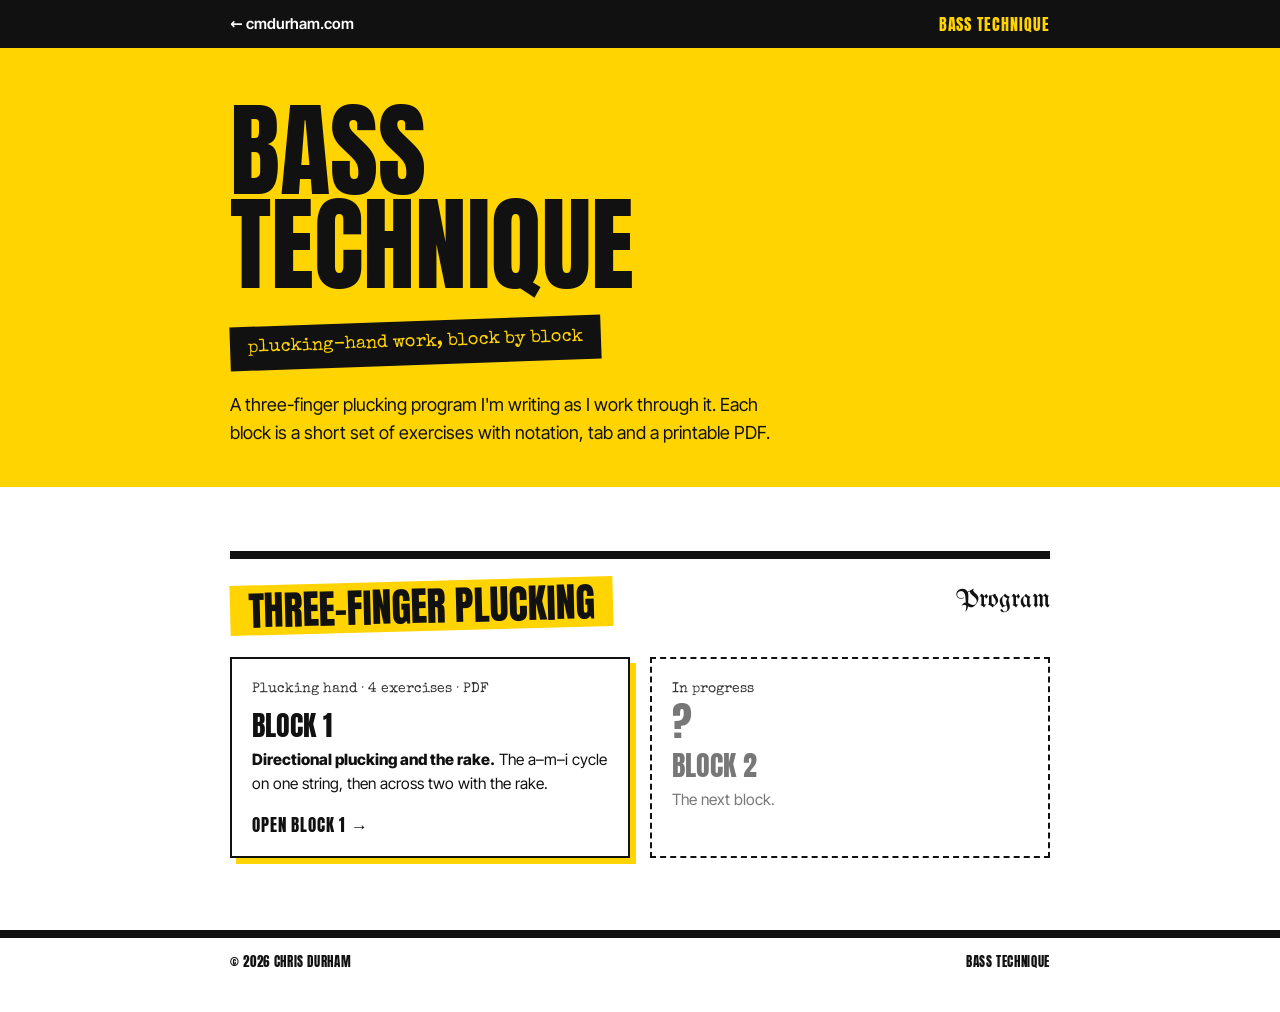
==== index.html @ 42a3890d "Block 1: three-finger plucking program Bass technique section for cmdurham.com/bass-technique/: sect" ====
<!DOCTYPE html>
<html lang="en">
<head>
<meta charset="UTF-8">
<meta name="viewport" content="width=device-width, initial-scale=1.0">
<title>Bass Technique · cmdurham.com</title>
<meta name="description" content="Bass technique work by Chris Durham: a three-finger plucking program, block by block, with notation, tab and printable PDFs.">
<link rel="stylesheet" href="style.css">
<link rel="icon" href="data:image/svg+xml,<svg xmlns='http://www.w3.org/2000/svg' viewBox='0 0 100 100'><rect width='100' height='100' fill='%23FFD400'/><text x='50' y='70' font-size='56' text-anchor='middle' font-family='sans-serif' font-weight='bold' fill='%23111'>CD</text></svg>">
</head>
<body>
<header class="topbar"><div class="wrap">
<a class="home" href="/">&larr; cmdurham.com</a>
<a class="sect" href="">Bass Technique</a>
</div></header>
<section class="hero small"><div class="wrap">
<h1>Bass<br>Technique</h1>
<div class="tape">plucking-hand work, block by block</div>
<p class="lede">A three-finger plucking program I'm writing as I work through it. Each block is a short set of
exercises with notation, tab and a printable PDF.</p>
<div class="hero-end"></div></div></section>
<main class="wrap">
<section class="sec"><div class="sec-hd"><h2 class="label">Three-Finger Plucking</h2><div class="g">Program</div></div>
<div class="cards">
<a class="card live" href="three-finger-plucking/block-1/">
<div class="meta">Plucking hand &middot; 4 exercises &middot; PDF</div>
<h3>Block 1</h3>
<p><b>Directional plucking and the rake.</b> The a&ndash;m&ndash;i cycle on one string, then across two with the rake.</p>
<span class="cta">Open Block 1 &rarr;</span></a><div class="card lab"><div class="meta">In progress</div><div class="q">?</div>
<h3>Block 2</h3><p>The next block.</p></div>
</div></section>
</main>
<footer class="site-foot"><div class="wrap"><span>&copy; 2026 Chris Durham</span><span>Bass Technique</span></div></footer>
</body>
</html>
---- style.css ----
/* ========================================================================
   Bass Technique — cmdurham.com/bass-technique/
   Style C: signature yellow, Anton display, typewriter labels, one
   blackletter accent. Notation is never styled beyond its own SVG.
   All paths are relative so the site works under any base path.
   ======================================================================== */

@font-face { font-family: 'Anton'; src: url('fonts/anton-latin-400-normal.woff2') format('woff2'); font-weight: 400; font-display: swap; }
@font-face { font-family: 'Special Elite'; src: url('fonts/special-elite-latin-400-normal.woff2') format('woff2'); font-weight: 400; font-display: swap; }
@font-face { font-family: 'UnifrakturMaguntia'; src: url('fonts/unifrakturmaguntia-latin-400-normal.woff2') format('woff2'); font-weight: 400; font-display: swap; }
@font-face { font-family: 'Inter Tight'; src: url('fonts/inter-tight-latin-400-normal.woff2') format('woff2'); font-weight: 400; font-display: swap; }
@font-face { font-family: 'Inter Tight'; src: url('fonts/inter-tight-latin-600-normal.woff2') format('woff2'); font-weight: 600; font-display: swap; }
@font-face { font-family: 'Inter Tight'; src: url('fonts/inter-tight-latin-800-normal.woff2') format('woff2'); font-weight: 800; font-display: swap; }
/* notation text (finger letters, fret numbers, tempo) */
@font-face { font-family: 'Barlow'; src: url('fonts/barlow-latin-400-normal.woff2') format('woff2'); font-weight: 400; font-display: swap; }
@font-face { font-family: 'Barlow'; src: url('fonts/barlow-latin-700-normal.woff2') format('woff2'); font-weight: 700; font-display: swap; }

:root { --y: #FFD400; --ink: #111; --paper: #fff; --muted: #555; color-scheme: light; }
* { box-sizing: border-box; }
html { -webkit-text-size-adjust: 100%; scroll-behavior: smooth; }
body { margin: 0; background: var(--paper); color: var(--ink); font: 400 17px/1.55 'Inter Tight', system-ui, sans-serif; }
a { color: inherit; }
.wrap { max-width: 860px; margin: 0 auto; padding: 0 20px; }

/* ---------- top bar ---------- */
.topbar { background: var(--ink); color: var(--y); }
.topbar .wrap { display: flex; align-items: center; justify-content: space-between; height: 48px; gap: 16px; }
.topbar a { text-decoration: none; }
.topbar .home { font-weight: 600; font-size: 15px; color: #fff; }
.topbar .home:hover { color: var(--y); }
.topbar .sect { font-family: 'Anton'; text-transform: uppercase; letter-spacing: .06em; font-size: 16px; }
.crumbs { font-family: 'Special Elite'; font-size: 14px; margin: 18px 0 0; }
.crumbs a { text-decoration: none; border-bottom: 2px solid var(--ink); }

/* ---------- footer ---------- */
.site-foot { border-top: 8px solid var(--ink); margin-top: 72px; padding: 14px 0 40px; font-family: 'Anton';
             text-transform: uppercase; letter-spacing: .05em; font-size: 13px; }
.site-foot .wrap { display: flex; justify-content: space-between; flex-wrap: wrap; gap: 8px; }

/* ---------- hero ---------- */
.hero { background: var(--y); padding: 40px 0 0; }
.hero h1 { font-family: 'Anton'; font-weight: 400; text-transform: uppercase; font-size: clamp(64px, 13vw, 128px); line-height: .9; margin: 16px 0 0; }
.hero.small h1 { font-size: clamp(56px, 11vw, 104px); }
.goth { font-family: 'UnifrakturMaguntia'; font-size: clamp(36px, 7vw, 58px); line-height: 1; margin-top: 6px; }
.tape { display: inline-block; background: var(--ink); color: var(--y); font-family: 'Special Elite'; font-size: clamp(14px, 2.4vw, 18px);
        padding: 8px 18px; transform: rotate(-2deg); margin: 30px 0 0; }
.dl { display: inline-flex; align-items: center; gap: 10px; background: var(--ink); color: var(--y); text-decoration: none; font-family: 'Anton';
      text-transform: uppercase; letter-spacing: .05em; font-size: 17px; padding: 12px 20px; margin: 28px 0 0; }
.dl:hover { background: #000; color: #fff; }
.dl small { font-family: 'Inter Tight'; font-weight: 400; font-size: 13px; letter-spacing: 0; text-transform: none; opacity: .8; }
.hero .lede { max-width: 56ch; margin: 26px 0 0; font-size: 18px; }
.hero-end { height: 40px; }

/* contents grid (A's cover footer) */
.toc { border-top: 8px solid var(--ink); margin-top: 44px; padding: 14px 0 26px; display: grid; grid-template-columns: 1fr 1fr auto; gap: 4px 28px; font-size: 15px; }
.toc ol { list-style: none; margin: 0; padding: 0; display: contents; }
.toc a { text-decoration: none; display: block; }
.toc a:hover { text-decoration: underline; }
.toc b { font-family: 'Anton'; font-weight: 400; margin-right: 8px; }
.toc .legend-inline { font-family: 'Special Elite'; font-size: 14px; line-height: 1.5; grid-row: 1 / span 2; grid-column: 3; }
@media (max-width: 640px) {
  .toc { grid-template-columns: 1fr; }
  .toc .legend-inline { grid-row: auto; grid-column: auto; margin-top: 8px; }
}

/* ---------- sections ---------- */
.sec { border-top: 8px solid var(--ink); margin-top: 64px; padding-top: 22px; scroll-margin-top: 16px; }
.sec-hd { display: flex; justify-content: space-between; align-items: flex-start; gap: 16px; }
.label { display: inline-block; background: var(--y); font-family: 'Anton'; font-weight: 400; text-transform: uppercase;
         font-size: clamp(30px, 5vw, 40px); line-height: 1.15; padding: 2px 18px; transform: rotate(-1.5deg); margin: 0; }
.sec-hd .g { font-family: 'UnifrakturMaguntia'; font-size: 26px; white-space: nowrap; }
.sec p { max-width: 68ch; }
.intro { margin: 22px 0 26px; }
.pima { border: 2px solid var(--ink); padding: 10px 16px; font-family: 'Special Elite'; font-size: 15px; margin-top: 22px; }
.pima b { font-family: 'Anton'; font-weight: 400; letter-spacing: .05em; margin-right: 10px; }

/* ---------- variations + notation ---------- */
.var { margin: 30px 0 0; }
.var-hd { display: flex; justify-content: space-between; align-items: flex-end; gap: 16px; margin-bottom: 6px; }
.var h3 { font-family: 'Special Elite'; font-weight: 400; font-size: 18px; margin: 0; }
.legend { font-family: 'Special Elite'; font-size: 14px; line-height: 1.45; border: 2px solid var(--ink); padding: 4px 12px;
          text-align: center; white-space: nowrap; flex: none; }
.score { overflow-x: auto; -webkit-overflow-scrolling: touch; }
.score svg { display: block; width: 100%; min-width: 640px; height: auto; color: var(--ink); }
.score-hint { display: none; font-size: 13px; color: var(--muted); margin: 4px 0 0; }
@media (max-width: 680px) { .score-hint { display: block; } }

/* ---------- index cards ---------- */
.cards { display: grid; grid-template-columns: repeat(auto-fill, minmax(280px, 1fr)); gap: 20px; margin-top: 26px; }
.card { border: 2px solid var(--ink); padding: 20px 20px 18px; display: flex; flex-direction: column; text-decoration: none; }
.card.live { box-shadow: 6px 6px 0 var(--y); transition: box-shadow .15s ease; }
.card.live:hover { box-shadow: 6px 6px 0 var(--ink); }
.card .meta { font-family: 'Special Elite'; font-size: 14px; color: #333; }
.card h3 { font-family: 'Anton'; font-weight: 400; text-transform: uppercase; font-size: 28px; line-height: 1.05; margin: 10px 0 8px; }
.card p { margin: 0 0 16px; font-size: 15.5px; }
.card .cta { margin-top: auto; font-family: 'Anton'; text-transform: uppercase; letter-spacing: .05em; }
.card.lab { border-style: dashed; color: #777; }
.card.lab .q { font-family: 'Anton'; font-size: 40px; line-height: 1; }

@media print {
  .topbar, .dl, .score-hint, .site-foot { display: none; }
  .hero { background: none; }
  .score svg { min-width: 0; }
  .sec { break-inside: avoid-page; }
}
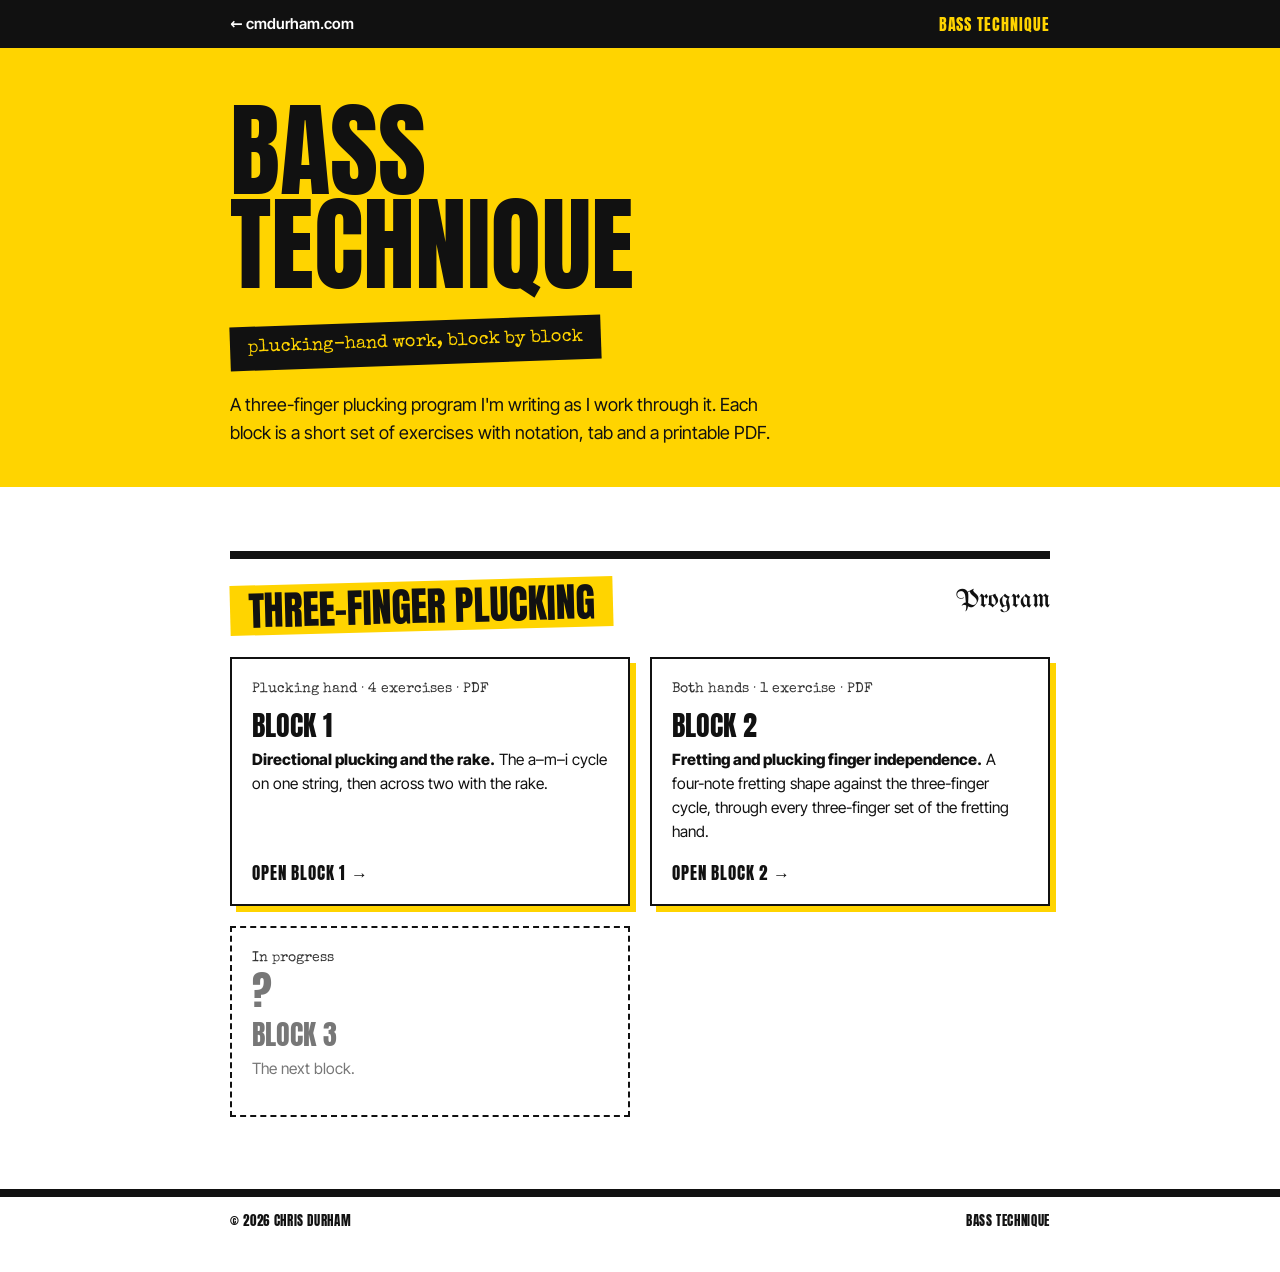
==== commit dd75c69c: "Block 2: fretting and plucking finger independence Tools: fretted-note spec (pattern of string/fret " ====
--- a/index.html
+++ b/index.html
@@ -26,8 +26,12 @@
 <div class="meta">Plucking hand &middot; 4 exercises &middot; PDF</div>
 <h3>Block 1</h3>
 <p><b>Directional plucking and the rake.</b> The a&ndash;m&ndash;i cycle on one string, then across two with the rake.</p>
-<span class="cta">Open Block 1 &rarr;</span></a><div class="card lab"><div class="meta">In progress</div><div class="q">?</div>
-<h3>Block 2</h3><p>The next block.</p></div>
+<span class="cta">Open Block 1 &rarr;</span></a><a class="card live" href="three-finger-plucking/block-2/">
+<div class="meta">Both hands &middot; 1 exercise &middot; PDF</div>
+<h3>Block 2</h3>
+<p><b>Fretting and plucking finger independence.</b> A four-note fretting shape against the three-finger cycle, through every three-finger set of the fretting hand.</p>
+<span class="cta">Open Block 2 &rarr;</span></a><div class="card lab"><div class="meta">In progress</div><div class="q">?</div>
+<h3>Block 3</h3><p>The next block.</p></div>
 </div></section>
 </main>
 <footer class="site-foot"><div class="wrap"><span>&copy; 2026 Chris Durham</span><span>Bass Technique</span></div></footer>
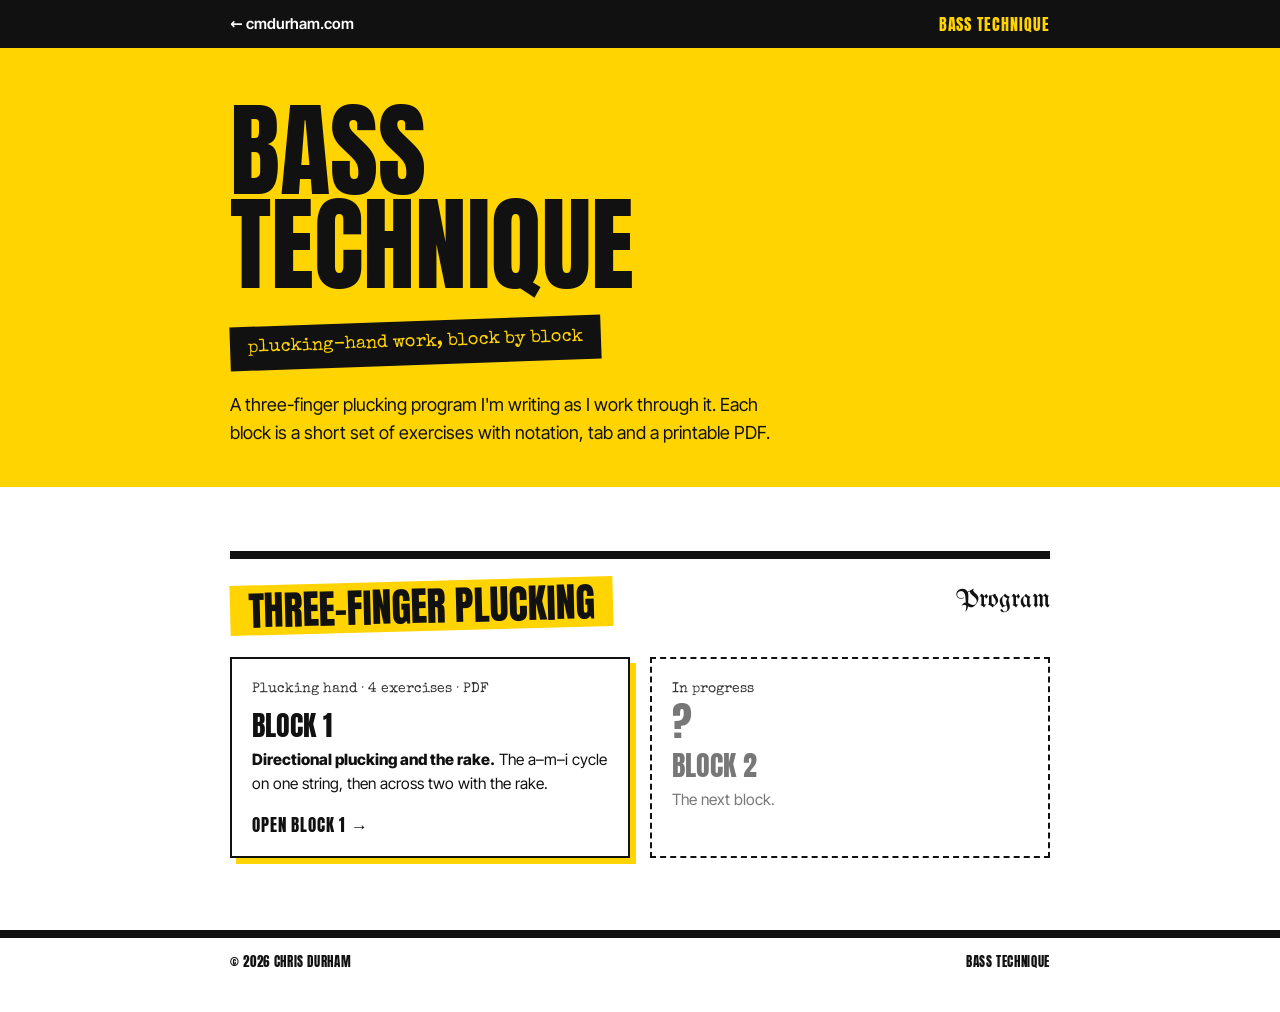
==== commit 424db4be: "Drafts: keep work-in-progress blocks off the public site DRAFT = True in a block file skips it in th" ====
--- a/index.html
+++ b/index.html
@@ -26,12 +26,8 @@
 <div class="meta">Plucking hand &middot; 4 exercises &middot; PDF</div>
 <h3>Block 1</h3>
 <p><b>Directional plucking and the rake.</b> The a&ndash;m&ndash;i cycle on one string, then across two with the rake.</p>
-<span class="cta">Open Block 1 &rarr;</span></a><a class="card live" href="three-finger-plucking/block-2/">
-<div class="meta">Both hands &middot; 1 exercise &middot; PDF</div>
-<h3>Block 2</h3>
-<p><b>Fretting and plucking finger independence.</b> A four-note fretting shape against the three-finger cycle, through every three-finger set of the fretting hand.</p>
-<span class="cta">Open Block 2 &rarr;</span></a><div class="card lab"><div class="meta">In progress</div><div class="q">?</div>
-<h3>Block 3</h3><p>The next block.</p></div>
+<span class="cta">Open Block 1 &rarr;</span></a><div class="card lab"><div class="meta">In progress</div><div class="q">?</div>
+<h3>Block 2</h3><p>The next block.</p></div>
 </div></section>
 </main>
 <footer class="site-foot"><div class="wrap"><span>&copy; 2026 Chris Durham</span><span>Bass Technique</span></div></footer>
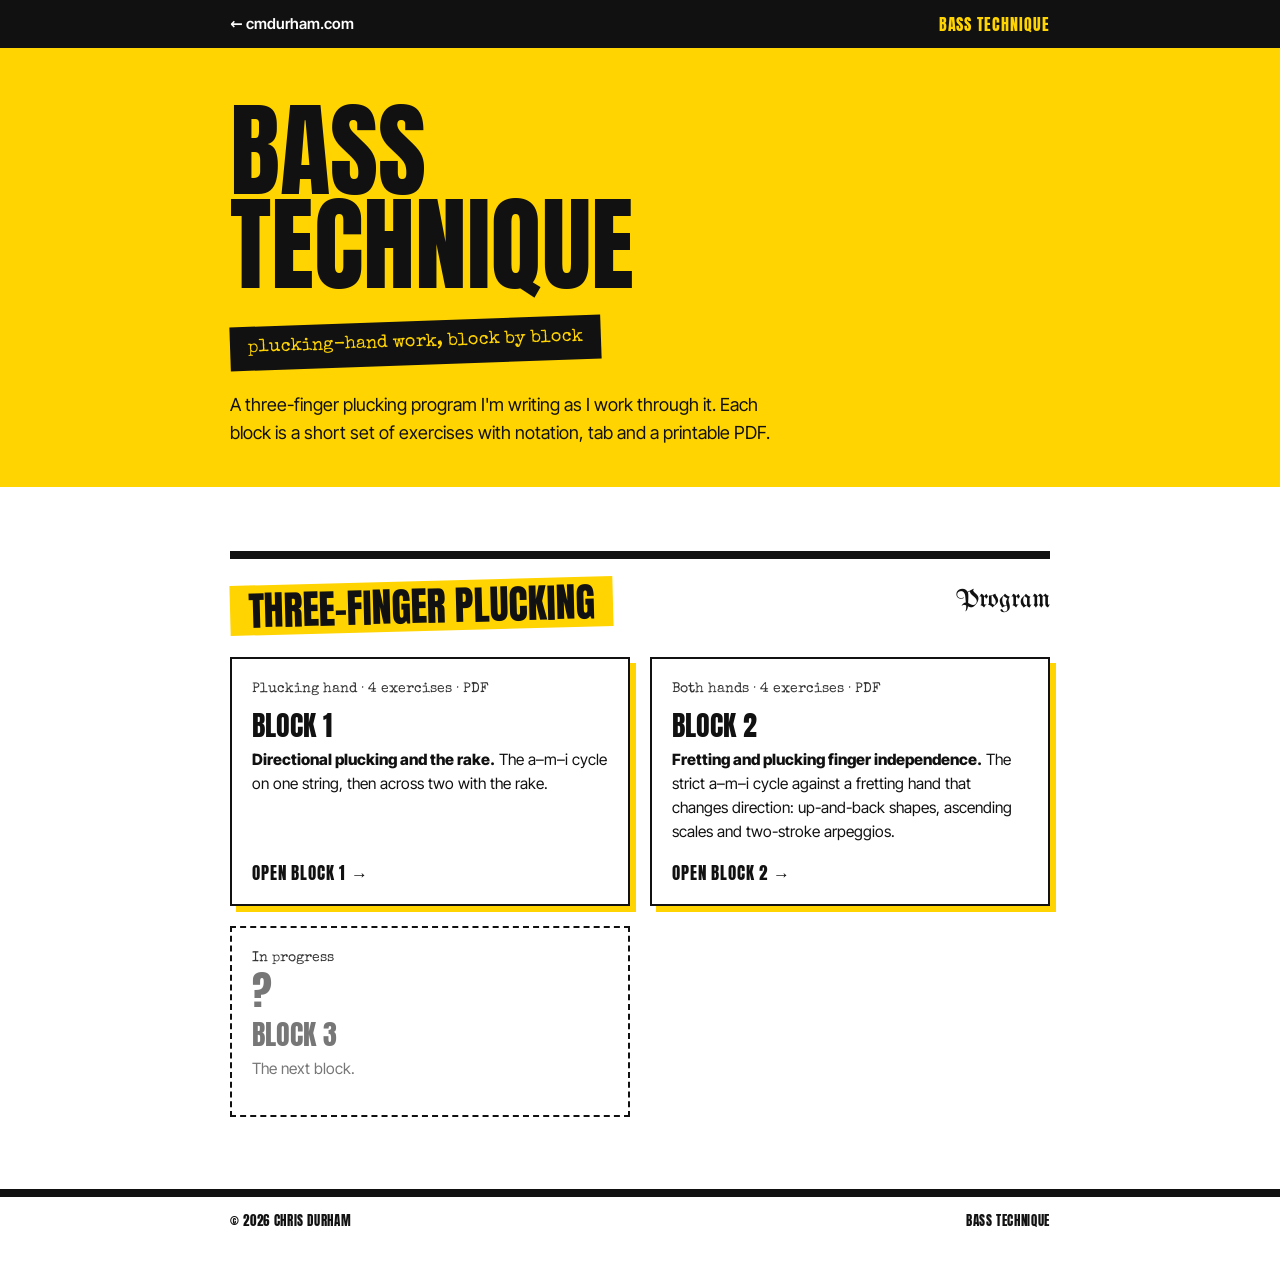
==== commit d9b6967b: "Publish Block 2: fretting and plucking finger independence Four exercises against the strict a-m-i c" ====
--- a/index.html
+++ b/index.html
@@ -26,8 +26,12 @@
 <div class="meta">Plucking hand &middot; 4 exercises &middot; PDF</div>
 <h3>Block 1</h3>
 <p><b>Directional plucking and the rake.</b> The a&ndash;m&ndash;i cycle on one string, then across two with the rake.</p>
-<span class="cta">Open Block 1 &rarr;</span></a><div class="card lab"><div class="meta">In progress</div><div class="q">?</div>
-<h3>Block 2</h3><p>The next block.</p></div>
+<span class="cta">Open Block 1 &rarr;</span></a><a class="card live" href="three-finger-plucking/block-2/">
+<div class="meta">Both hands &middot; 4 exercises &middot; PDF</div>
+<h3>Block 2</h3>
+<p><b>Fretting and plucking finger independence.</b> The strict a&ndash;m&ndash;i cycle against a fretting hand that changes direction: up-and-back shapes, ascending scales and two-stroke arpeggios.</p>
+<span class="cta">Open Block 2 &rarr;</span></a><div class="card lab"><div class="meta">In progress</div><div class="q">?</div>
+<h3>Block 3</h3><p>The next block.</p></div>
 </div></section>
 </main>
 <footer class="site-foot"><div class="wrap"><span>&copy; 2026 Chris Durham</span><span>Bass Technique</span></div></footer>
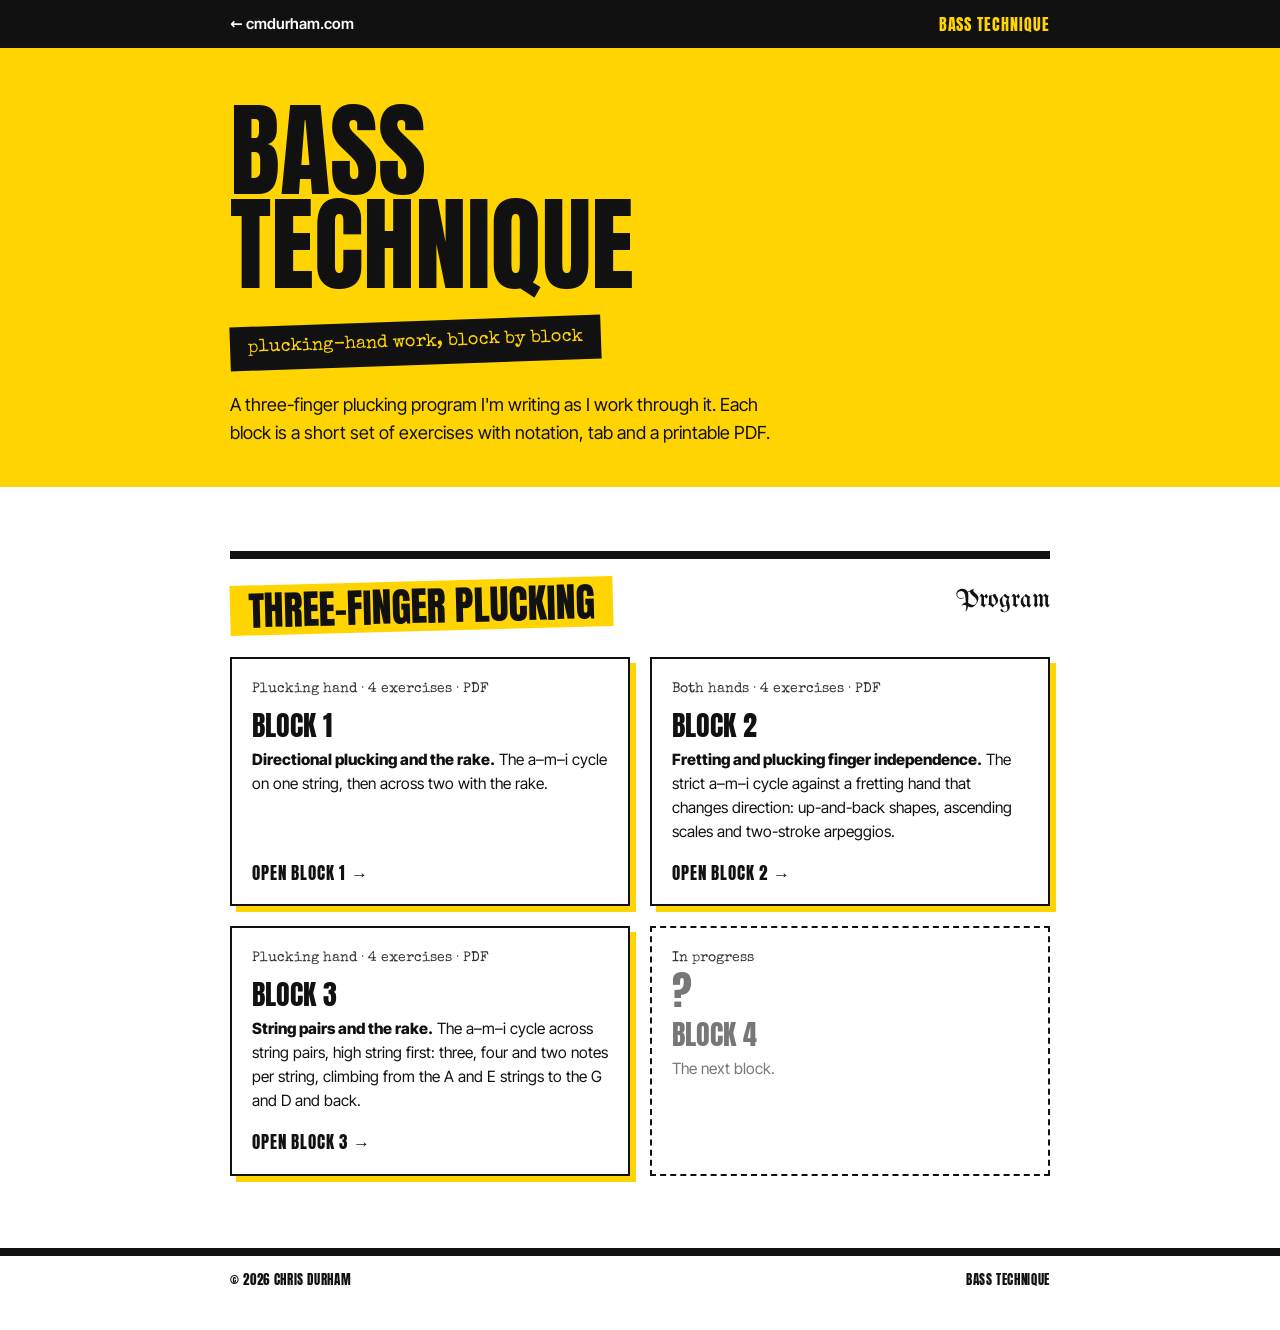
==== commit fc614880: "Publish Block 3: string pairs and the rake Co-Authored-By: Claude Opus 5.5 <noreply@anthropic.com> C" ====
--- a/index.html
+++ b/index.html
@@ -30,8 +30,12 @@
 <div class="meta">Both hands &middot; 4 exercises &middot; PDF</div>
 <h3>Block 2</h3>
 <p><b>Fretting and plucking finger independence.</b> The strict a&ndash;m&ndash;i cycle against a fretting hand that changes direction: up-and-back shapes, ascending scales and two-stroke arpeggios.</p>
-<span class="cta">Open Block 2 &rarr;</span></a><div class="card lab"><div class="meta">In progress</div><div class="q">?</div>
-<h3>Block 3</h3><p>The next block.</p></div>
+<span class="cta">Open Block 2 &rarr;</span></a><a class="card live" href="three-finger-plucking/block-3/">
+<div class="meta">Plucking hand &middot; 4 exercises &middot; PDF</div>
+<h3>Block 3</h3>
+<p><b>String pairs and the rake.</b> The a&ndash;m&ndash;i cycle across string pairs, high string first: three, four and two notes per string, climbing from the A and E strings to the G and D and back.</p>
+<span class="cta">Open Block 3 &rarr;</span></a><div class="card lab"><div class="meta">In progress</div><div class="q">?</div>
+<h3>Block 4</h3><p>The next block.</p></div>
 </div></section>
 </main>
 <footer class="site-foot"><div class="wrap"><span>&copy; 2026 Chris Durham</span><span>Bass Technique</span></div></footer>
